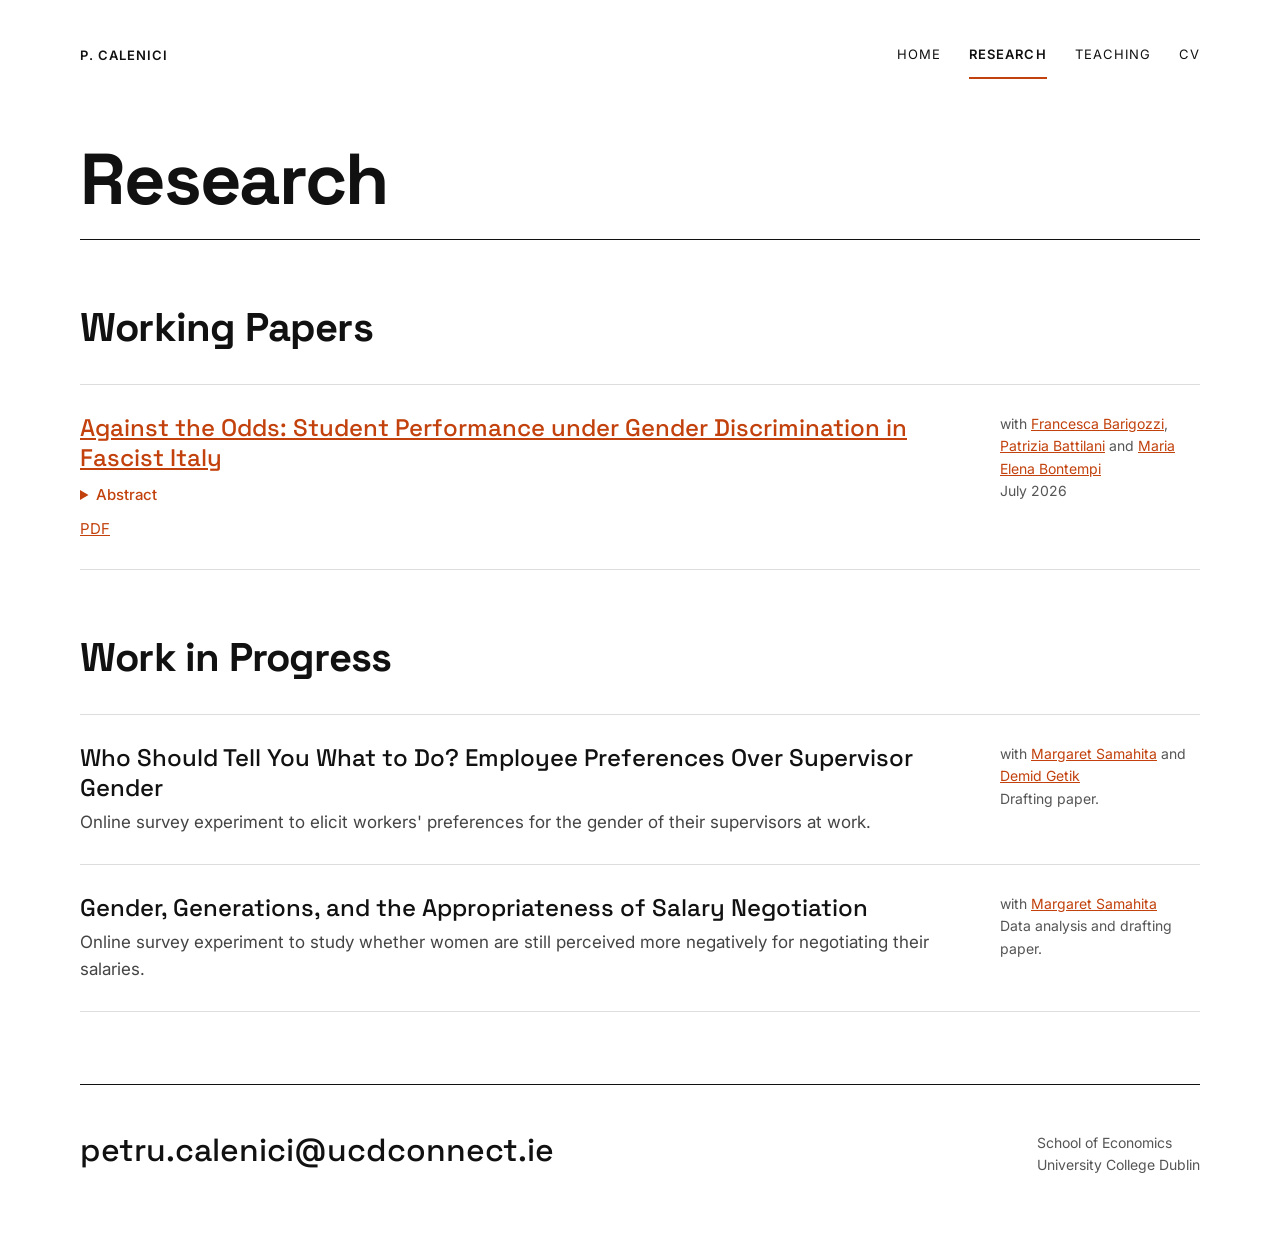
==== research.html @ 26d23b5a "Update research.html" ====
<!DOCTYPE html>
<html lang="en">
<head>
  <meta charset="utf-8">
  <meta name="viewport" content="width=device-width, initial-scale=1">
  <title>Research – Petru Calenici</title>
  <meta name="description" content="[One sentence describing your research, for search results]">

  <link rel="preconnect" href="https://fonts.googleapis.com">
  <link rel="preconnect" href="https://fonts.gstatic.com" crossorigin>
  <link href="https://fonts.googleapis.com/css2?family=Inter:wght@400;500;600&family=Space+Grotesk:wght@500;700&display=swap" rel="stylesheet">
  <link rel="stylesheet" href="style.css">
</head>
<body>
  <div class="container">

    <!-- NAVIGATION: same as index.html, but aria-current is now on Research -->
    <nav class="site-nav" aria-label="Main">
      <a class="site-name" href="index.html">P. Calenici</a>
      <div class="nav-links">
        <a href="index.html">Home</a>
        <a href="research.html" aria-current="page">Research</a>
        <a href="teaching.html">Teaching</a>
        <a href="cv.pdf">CV</a>
      </div>
    </nav>

    <!-- PAGE TITLE -->
    <header class="page-header">
      <h1 class="page-title">Research</h1>
    </header>


    <!-- =====================================================
         WORKING PAPERS
         A paper with a draft you can share.
         Copy the whole <article>…</article> block for each paper.
         ===================================================== -->
    <section class="research">
      <div class="section-head">
        <h2>Working Papers</h2>
      </div>

      <article class="paper">
        <div class="paper-body">
          <h3><a href="https://amsacta.unibo.it/id/eprint/9062/" target="_blank">Against the Odds: Student Performance under Gender Discrimination in Fascist Italy</a></h3>

          <!-- <details> is a built-in collapsible box: the abstract
               stays hidden until someone clicks "Abstract". No JavaScript needed. -->
          <details class="abstract">
            <summary>Abstract</summary>
            <p>This paper studies gender differences in student performance under explicit institutional discrimination, using a newly assembled panel 
              of Italian secondary schools during Fascism. The regime sought to restrict women’s access to advanced education, skilled employment, and
              teaching positions, yet the feminisation of secondary schooling continued among both students and teachers. Against this hostile 
              institutional background, female students generally outperformed male students, especially in school tracks historically designed 
              for male political and professional elites. The analysis shows that feminisation contributed to this result. A greater exposure to 
              female classmates and female teachers is associated with improved outcomes for girls, particularly in historically male-oriented tracks,
              whereas the corresponding associations for boys are weaker or differ in sign. These patterns are consistent with peer and role-model 
              mechanisms: female peers and teachers may have made academic success more visible and attainable for girls, lowering the perceived 
              cost of effort in male-typed educational environments. The findings highlight behavioural responses to discriminatory institutions 
              beyond access constraints.</p>
          </details>

          <!-- Put the PDF in a folder called "papers" in your repo.
               Delete any link you don't need. -->
          <p class="paper-links">
            <a href="https://amsacta.unibo.it/id/eprint/9062/" target="_blank">PDF</a>
            <!--<a href="[link]">SSRN</a>-->
            <!--<a href="[link]">Slides</a>-->
          </p>
        </div>
        <p class="paper-meta">with <a href="https://sites.google.com/site/francescabarigozziunibo/home-page?authuser=0" target="_blank">Francesca Barigozzi</a>, 
          <a href="https://www.unibo.it/sitoweb/patrizia.battilani" target="_blank">Patrizia Battilani</a> and 
          <a href="https://sites.google.com/site/mariaelenabontempi/" target="_blank">Maria Elena Bontempi</a><br>July 2026</p>
      </article>

    </section>


    <!-- =====================================================
         WORK IN PROGRESS
         No draft yet: just a title and a short description.
         ===================================================== -->
    <section class="research">
      <div class="section-head">
        <h2>Work in Progress</h2>
      </div>

      <article class="paper">
        <div class="paper-body">
          <h3>Who Should Tell You What to Do? Employee Preferences Over Supervisor Gender</h3>
          <p>Online survey experiment to elicit workers' preferences for the gender of their supervisors at work.</p>
        </div>
        <p class="paper-meta">with <a href="https://msamahita.github.io/" target="_blank">Margaret Samahita</a> and 
          <a href="https://www.durham.ac.uk/business/our-people/demid-getik/" target="_blank">Demid Getik</a><br>Drafting paper.</p>
      </article>

      <article class="paper">
        <div class="paper-body">
          <h3>Gender, Generations, and the Appropriateness of Salary Negotiation</h3>
          <p>Online survey experiment to study whether women are still perceived more negatively for negotiating their salaries.</p>
        </div>
        <p class="paper-meta">with <a href="https://msamahita.github.io/" target="_blank">Margaret Samahita</a><br>Data analysis and drafting paper.</p>
      </article>

    </section>


    <!-- FOOTER: same as index.html -->
    <footer class="site-footer">
      <a class="footer-email" href="mailto:petru.calenici@ucdconnect.ie">petru.calenici@ucdconnect.ie</a>
      <p>School of Economics<br>University College Dublin</p>
    </footer>

  </div>
</body>
</html>
---- style.css ----
/* ==========================================================
   1. COLOURS AND FONTS
   These are CSS variables: define a value once here, then use
   it anywhere with var(--name). Change --accent and the whole
   site changes colour.
   ========================================================== */
:root {
  --ink: #111111;      /* main text */
  --muted: #555555;    /* secondary text */
  --rule: #dddddd;     /* thin divider lines */
  --accent: #c2410c;   /* the orange */
  --accent-dark: #9a3412;
  --heading-font: 'Space Grotesk', sans-serif;
  --body-font: 'Inter', system-ui, sans-serif;
}


/* ==========================================================
   2. BASICS
   ========================================================== */
body {
  margin: 0;
  background: #ffffff;
  color: var(--ink);
  font-family: var(--body-font);
  font-size: 17px;
  line-height: 1.6;
}

a { color: var(--accent); }
a:hover { color: var(--accent-dark); }

h1, h2, h3 {
  margin: 0;
  font-family: var(--heading-font);
}

/* The centred column that holds the whole page */
.container {
  max-width: 1120px;
  margin: 0 auto;           /* "auto" left and right = centred */
  padding: 32px 40px 64px;  /* top, left/right, bottom */
}


/* ==========================================================
   3. NAVIGATION
   ========================================================== */
.site-nav {
  display: flex;                   /* put children in a row */
  flex-wrap: wrap;                 /* let them drop to a new line on small screens */
  justify-content: space-between;  /* name on the left, links on the right */
  align-items: center;
  gap: 12px 32px;                  /* space between rows, then between items */
  font-size: 13px;
  letter-spacing: 0.08em;
  text-transform: uppercase;
}

.site-nav a {
  color: var(--ink);
  text-decoration: none;
}

.site-name { font-weight: 600; }

.nav-links {
  display: flex;
  flex-wrap: wrap;
  gap: 28px;
}

.nav-links a { padding: 12px 0; }  /* a bigger area to click or tap */

/* Only the link with aria-current="page" gets the orange underline */
.nav-links a[aria-current="page"] {
  font-weight: 600;
  border-bottom: 2px solid var(--accent);
}


/* ==========================================================
   4. HERO (name, photo, intro)
   ========================================================== */
.hero {
  padding: 80px 0 64px;
  border-bottom: 1px solid var(--ink);
}

.hero-top {
  display: flex;
  flex-wrap: wrap;
  justify-content: space-between;
  align-items: flex-end;   /* name and photo line up along the bottom */
  gap: 40px;
}

/* flex: grow shrink starting-width. This block starts at 420px
   and grows to fill the space the photo doesn't use. */
.hero-text { flex: 1 1 420px; }

.eyebrow {
  margin: 0 0 20px;
  font-size: 13px;
  font-weight: 600;
  letter-spacing: 0.08em;
  text-transform: uppercase;
  color: var(--accent);
}

.name {
  /* clamp(minimum, preferred, maximum): 8vw = 8% of the screen
     width, so the name grows with the screen but stays between
     56px and 108px. */
  font-size: clamp(56px, 8vw, 108px);
  line-height: 0.95;
  font-weight: 700;
  letter-spacing: -0.03em;
}

.photo {
  width: 260px;
  aspect-ratio: 5 / 6;    /* height follows the width automatically */
  object-fit: cover;
  background: #f2f0ed;
}

.hero-bottom {
  display: flex;
  flex-wrap: wrap;
  justify-content: space-between;
  align-items: flex-end;
  gap: 24px 64px;
  margin-top: 48px;
}

.intro {
  margin: 0;
  max-width: 620px;
  font-size: 22px;
  line-height: 1.5;
}

.links {
  margin: 0;
  display: flex;
  gap: 20px;
  font-size: 15px;
}


/* ==========================================================
   5. RESEARCH LIST
   ========================================================== */
.research { padding-top: 56px; }

.section-head {
  display: flex;
  flex-wrap: wrap;
  justify-content: space-between;
  align-items: baseline;
  gap: 12px;
  margin-bottom: 24px;
}

.section-head h2 {
  font-size: 40px;
  font-weight: 700;
  letter-spacing: -0.02em;
}

.section-head a { font-size: 15px; }

/* Each paper is a row: number | title + summary | status */
.paper {
  display: flex;
  flex-wrap: wrap;
  gap: 8px 40px;
  padding: 28px 0;
  border-top: 1px solid var(--rule);
}

/* Add a bottom line under the last paper only */
.paper:last-of-type { border-bottom: 1px solid var(--rule); }

.paper-num {
  flex: 0 0 56px;          /* fixed 56px wide: never grows or shrinks */
  font-family: var(--heading-font);
  font-size: 15px;
  font-weight: 700;
  color: var(--accent);
}

.paper-body {
  flex: 1 1 480px;         /* takes up whatever space is left */
  min-width: 0;
}

.paper-body h3 {
  margin-bottom: 6px;
  font-size: 24px;
  line-height: 1.25;
  font-weight: 500;
}

.paper-body p {
  margin: 0;
  color: #444444;
}

.paper-meta {
  flex: 0 0 200px;
  margin: 0;
  font-size: 14px;
  color: var(--muted);
}


/* ==========================================================
   6. FOOTER
   ========================================================== */
.site-footer {
  margin-top: 72px;
  padding-top: 40px;
  border-top: 1px solid var(--ink);
  display: flex;
  flex-wrap: wrap;
  justify-content: space-between;
  align-items: flex-end;
  gap: 16px;
}

.footer-email {
  font-family: var(--heading-font);
  font-size: 32px;
  font-weight: 500;
  color: var(--ink);
  text-decoration: none;
  overflow-wrap: anywhere;  /* a long address can break onto two lines on phones */
}

.site-footer p {
  margin: 0;
  font-size: 14px;
  color: var(--muted);
}


/* ==========================================================
   7. SMALL SCREENS
   A media query: the rules inside only apply when the screen
   is 600px wide or less (most phones).
   ========================================================== */
@media (max-width: 600px) {
  .container { padding: 24px 20px 48px; }
  .hero { padding: 48px 0 40px; }
  .intro { font-size: 19px; }
  .footer-email { font-size: 24px; }
}

/* ==========================================================
   8. INNER PAGES (research.html, teaching.html, …)
   ========================================================== */
.page-header {
  padding: 64px 0 24px;
  border-bottom: 1px solid var(--ink);
}

.page-title {
  font-size: clamp(44px, 6vw, 72px);
  line-height: 1;
  font-weight: 700;
  letter-spacing: -0.03em;
}

/* Collapsible abstract */
.abstract { margin-top: 10px; }

.abstract summary {
  cursor: pointer;
  font-size: 15px;
  font-weight: 500;
  color: var(--accent);
}

.paper-body .abstract p { margin-top: 8px; }

/* Row of links under a paper: PDF, SSRN, Slides */
.paper-body .paper-links {
  display: flex;
  flex-wrap: wrap;
  gap: 16px;
  margin-top: 10px;
  font-size: 15px;
}
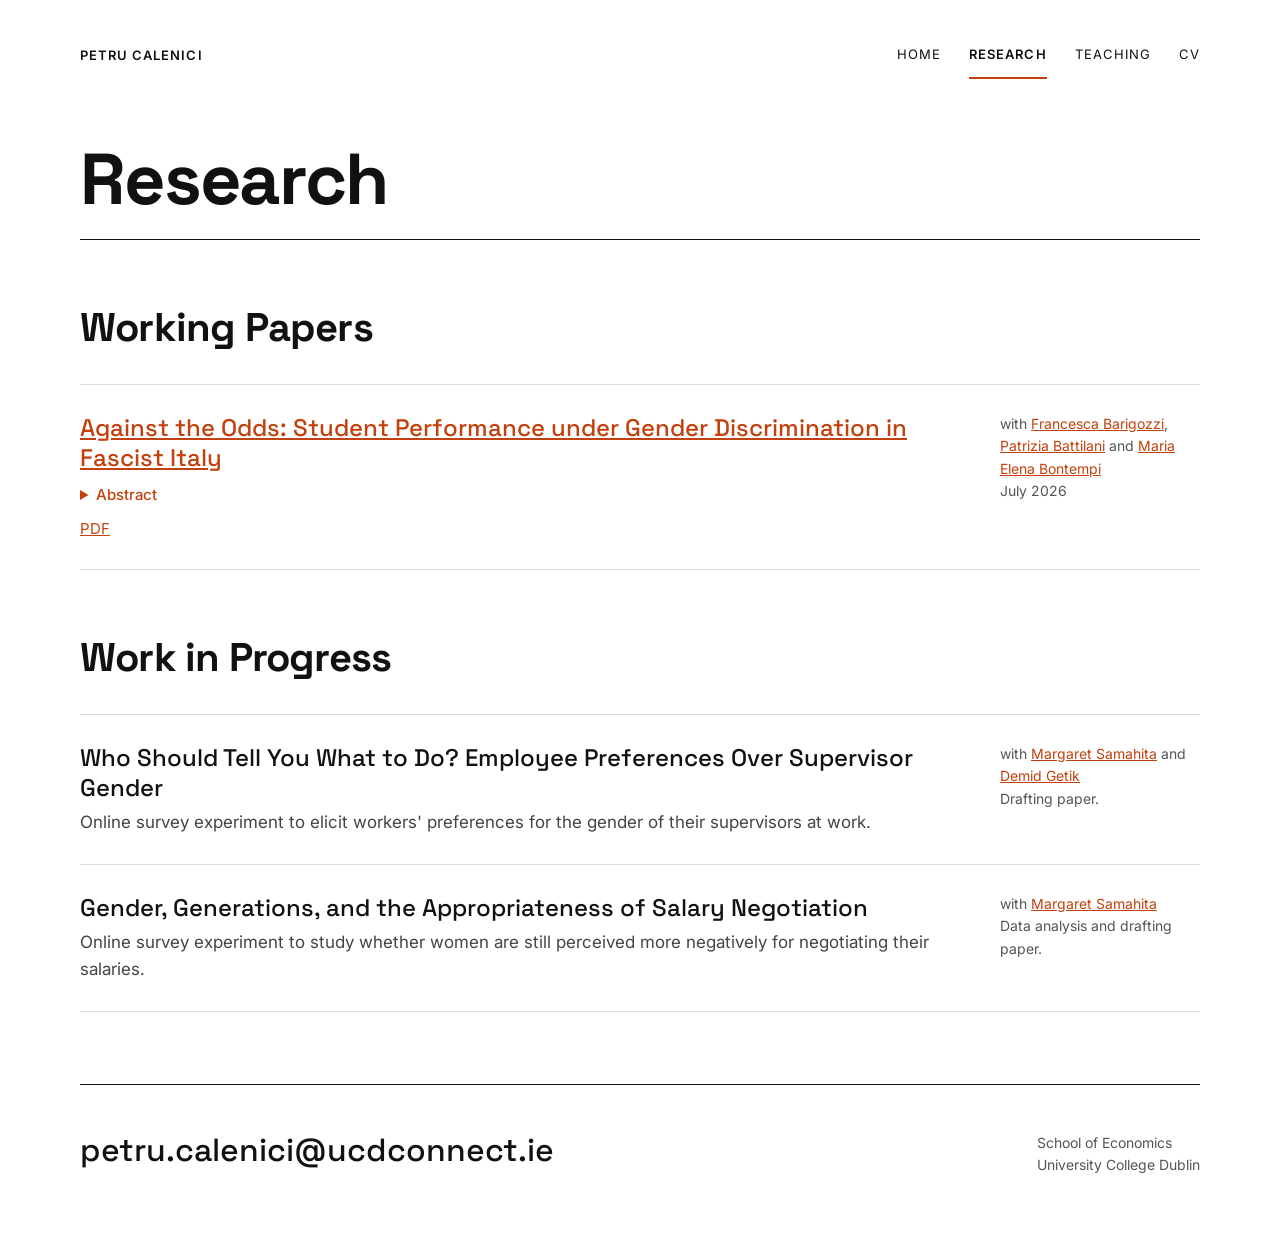
==== commit 9cf485cb: "Update site name from 'P. Calenici' to 'Petru Calenici'" ====
--- a/research.html
+++ b/research.html
@@ -16,12 +16,12 @@
 
     <!-- NAVIGATION: same as index.html, but aria-current is now on Research -->
     <nav class="site-nav" aria-label="Main">
-      <a class="site-name" href="index.html">P. Calenici</a>
+      <a class="site-name" href="index.html">Petru Calenici</a>
       <div class="nav-links">
         <a href="index.html">Home</a>
         <a href="research.html" aria-current="page">Research</a>
         <a href="teaching.html">Teaching</a>
-        <a href="cv.pdf">CV</a>
+        <a href="PetruCalenici_CV.pdf">CV</a>
       </div>
     </nav>
 
@@ -64,7 +64,7 @@
           <!-- Put the PDF in a folder called "papers" in your repo.
                Delete any link you don't need. -->
           <p class="paper-links">
-            <a href="https://amsacta.unibo.it/id/eprint/9062/" target="_blank">PDF</a>
+            <a href="papers/The_Feminization_of_Italian_High_Schools_During_Fascism.pdf" target="_blank">PDF</a>
             <!--<a href="[link]">SSRN</a>-->
             <!--<a href="[link]">Slides</a>-->
           </p>
--- a/style.css
+++ b/style.css
@@ -84,7 +84,7 @@
    ========================================================== */
 .hero {
   padding: 80px 0 64px;
-  border-bottom: 1px solid var(--ink);
+  /* border-bottom: 1px solid var(--ink); */
 }
 
 .hero-top {
@@ -119,35 +119,25 @@
 }
 
 .photo {
-  width: 260px;
+  width: 340px;
   aspect-ratio: 5 / 6;    /* height follows the width automatically */
   object-fit: cover;
   background: #f2f0ed;
 }
 
-.hero-bottom {
-  display: flex;
-  flex-wrap: wrap;
-  justify-content: space-between;
-  align-items: flex-end;
-  gap: 24px 64px;
-  margin-top: 48px;
-}
-
 .intro {
-  margin: 0;
+  margin: 32px 0 0;       /* gap between name and bio */
   max-width: 620px;
   font-size: 22px;
   line-height: 1.5;
 }
 
 .links {
-  margin: 0;
+  margin: 20px 0 0;       /* gap between bio and links */
   display: flex;
   gap: 20px;
   font-size: 15px;
 }
-
 
 /* ==========================================================
    5. RESEARCH LIST
@@ -293,3 +283,35 @@
   margin-top: 10px;
   font-size: 15px;
 }
+
+/* ==========================================================
+   9. TEACHING
+   ========================================================== */
+/* Teaching: one row per course */
+.section-note {
+  margin: 0;
+  font-size: 15px;
+  color: var(--muted);
+}
+
+.course-list {
+  list-style: none;   /* removes the bullet points */
+  margin: 0;
+  padding: 0;
+}
+
+.course {
+  display: flex;
+  flex-wrap: wrap;
+  justify-content: space-between;  /* course left, year right */
+  gap: 4px 24px;
+  padding: 14px 0;
+  border-top: 1px solid var(--rule);
+}
+
+.course:last-child { border-bottom: 1px solid var(--rule); }
+
+.course-year {
+  font-size: 15px;
+  color: var(--muted);
+}
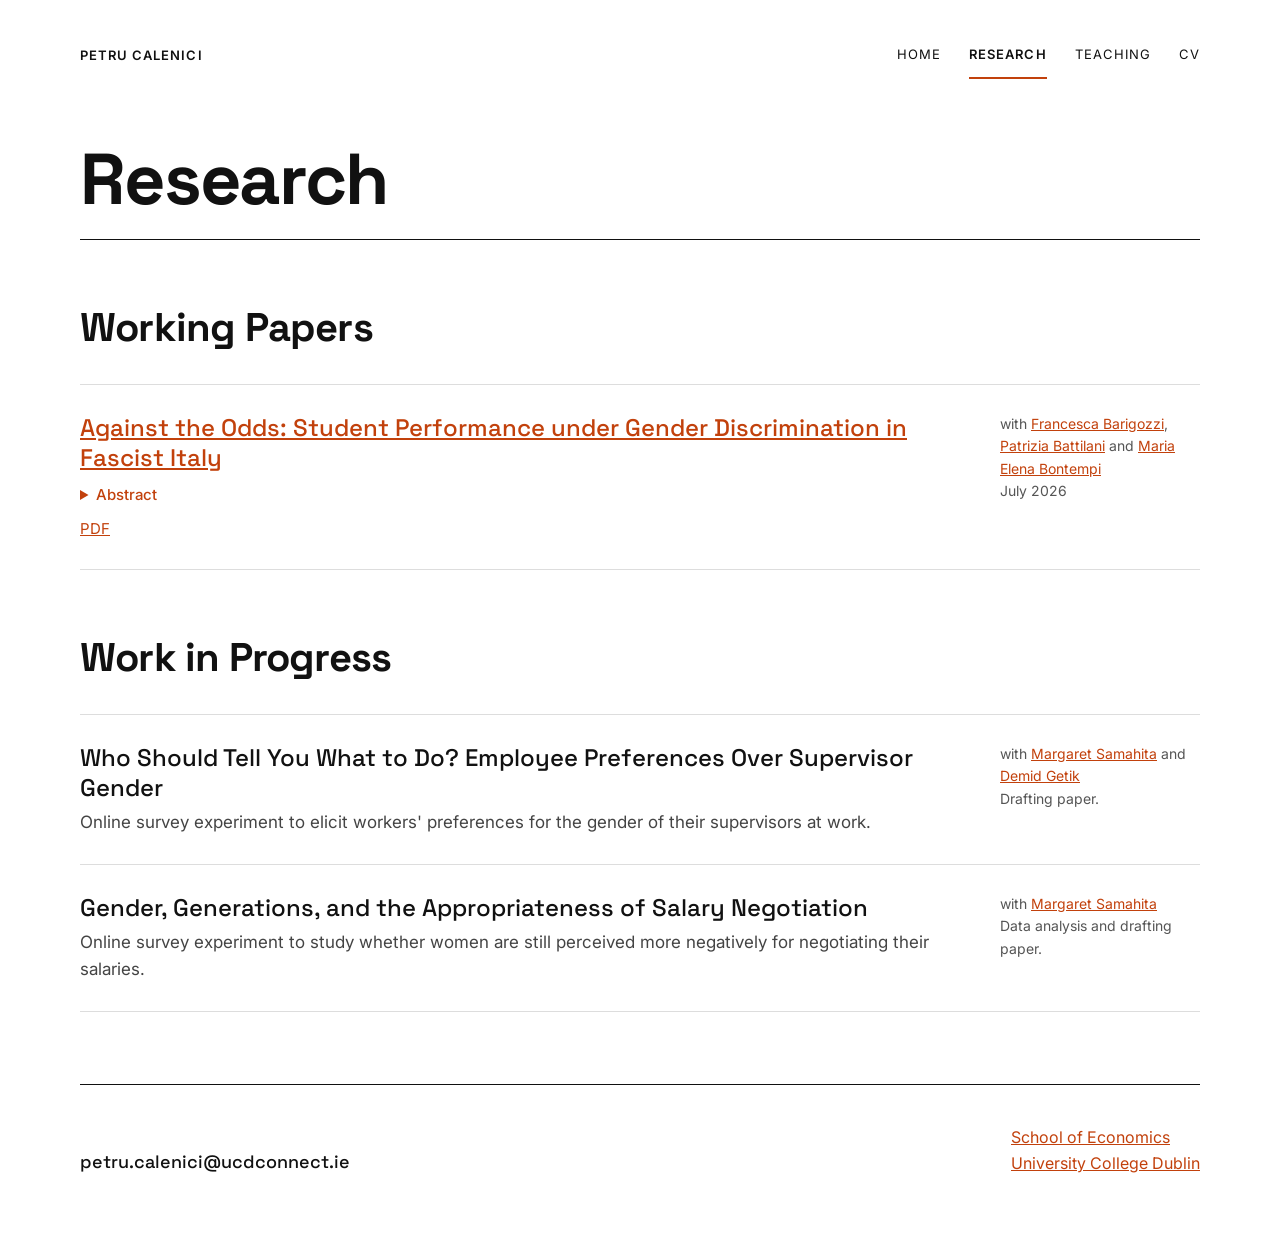
==== commit adecf09a: "Update footer to include link to School of Economics" ====
--- a/research.html
+++ b/research.html
@@ -109,7 +109,7 @@
     <!-- FOOTER: same as index.html -->
     <footer class="site-footer">
       <a class="footer-email" href="mailto:petru.calenici@ucdconnect.ie">petru.calenici@ucdconnect.ie</a>
-      <p>School of Economics<br>University College Dublin</p>
+      <p><a href="https://www.ucd.ie/economics/">School of Economics<br>University College Dublin</a></p>
     </footer>
 
   </div>
--- a/style.css
+++ b/style.css
@@ -222,7 +222,7 @@
 
 .footer-email {
   font-family: var(--heading-font);
-  font-size: 32px;
+  font-size: 18px;
   font-weight: 500;
   color: var(--ink);
   text-decoration: none;
@@ -231,7 +231,7 @@
 
 .site-footer p {
   margin: 0;
-  font-size: 14px;
+  font-size: 16px;
   color: var(--muted);
 }
 
@@ -245,7 +245,7 @@
   .container { padding: 24px 20px 48px; }
   .hero { padding: 48px 0 40px; }
   .intro { font-size: 19px; }
-  .footer-email { font-size: 24px; }
+  .footer-email { font-size: 14px; }
 }
 
 /* ==========================================================
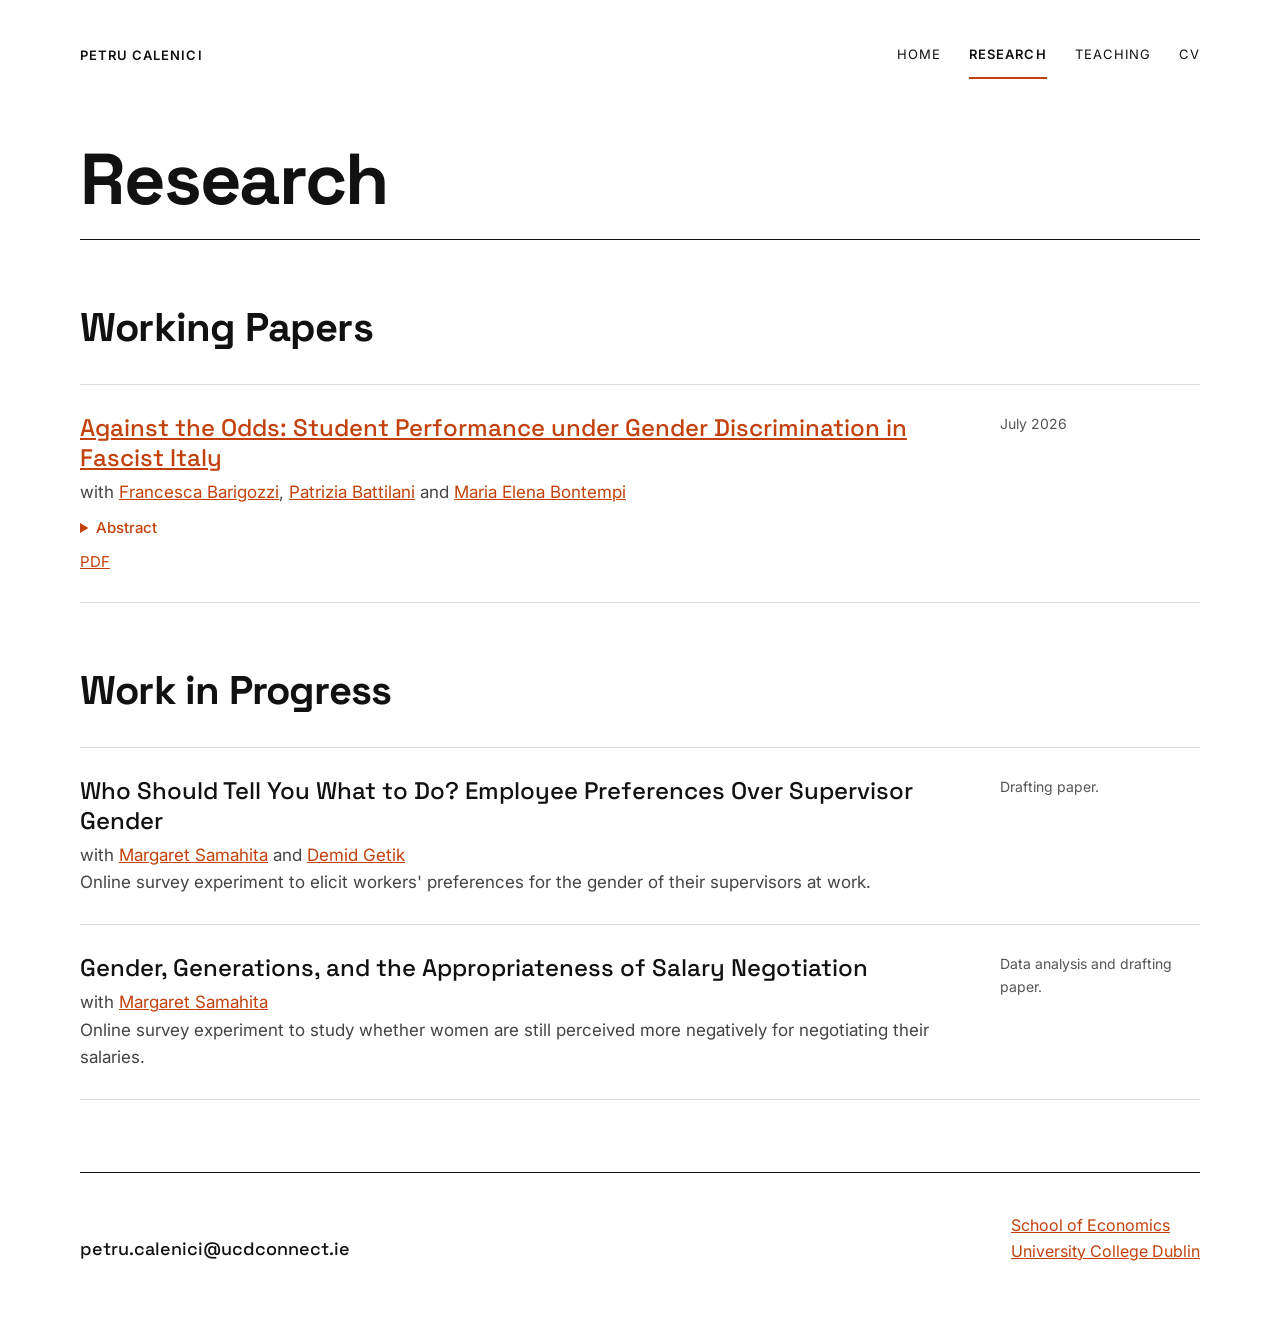
==== commit 854d4dae: "Remove author details from paper sections" ====
--- a/research.html
+++ b/research.html
@@ -21,7 +21,7 @@
         <a href="index.html">Home</a>
         <a href="research.html" aria-current="page">Research</a>
         <a href="teaching.html">Teaching</a>
-        <a href="PetruCalenici_CV.pdf">CV</a>
+        <a href="PetruCalenici_CV.pdf" target="_blank">CV</a>
       </div>
     </nav>
 
@@ -45,6 +45,9 @@
         <div class="paper-body">
           <h3><a href="https://amsacta.unibo.it/id/eprint/9062/" target="_blank">Against the Odds: Student Performance under Gender Discrimination in Fascist Italy</a></h3>
 
+          <p class="paper-authors">with <a href="https://sites.google.com/site/francescabarigozziunibo/home-page?authuser=0" target="_blank">Francesca Barigozzi</a>, 
+          <a href="https://www.unibo.it/sitoweb/patrizia.battilani" target="_blank">Patrizia Battilani</a> and 
+          <a href="https://sites.google.com/site/mariaelenabontempi/" target="_blank">Maria Elena Bontempi</a></p>
           <!-- <details> is a built-in collapsible box: the abstract
                stays hidden until someone clicks "Abstract". No JavaScript needed. -->
           <details class="abstract">
@@ -69,9 +72,7 @@
             <!--<a href="[link]">Slides</a>-->
           </p>
         </div>
-        <p class="paper-meta">with <a href="https://sites.google.com/site/francescabarigozziunibo/home-page?authuser=0" target="_blank">Francesca Barigozzi</a>, 
-          <a href="https://www.unibo.it/sitoweb/patrizia.battilani" target="_blank">Patrizia Battilani</a> and 
-          <a href="https://sites.google.com/site/mariaelenabontempi/" target="_blank">Maria Elena Bontempi</a><br>July 2026</p>
+        <p class="paper-meta">July 2026</p>
       </article>
 
     </section>
@@ -89,18 +90,20 @@
       <article class="paper">
         <div class="paper-body">
           <h3>Who Should Tell You What to Do? Employee Preferences Over Supervisor Gender</h3>
+          <p class="paper-authors">with <a href="https://msamahita.github.io/" target="_blank">Margaret Samahita</a> and 
+          <a href="https://www.durham.ac.uk/business/our-people/demid-getik/" target="_blank">Demid Getik</a></p>
           <p>Online survey experiment to elicit workers' preferences for the gender of their supervisors at work.</p>
         </div>
-        <p class="paper-meta">with <a href="https://msamahita.github.io/" target="_blank">Margaret Samahita</a> and 
-          <a href="https://www.durham.ac.uk/business/our-people/demid-getik/" target="_blank">Demid Getik</a><br>Drafting paper.</p>
+        <p class="paper-meta">Drafting paper.</p>
       </article>
 
       <article class="paper">
         <div class="paper-body">
           <h3>Gender, Generations, and the Appropriateness of Salary Negotiation</h3>
+          <p class="paper-authors">with <a href="https://msamahita.github.io/" target="_blank">Margaret Samahita</a></p>
           <p>Online survey experiment to study whether women are still perceived more negatively for negotiating their salaries.</p>
         </div>
-        <p class="paper-meta">with <a href="https://msamahita.github.io/" target="_blank">Margaret Samahita</a><br>Data analysis and drafting paper.</p>
+        <p class="paper-meta">Data analysis and drafting paper.</p>
       </article>
 
     </section>
@@ -109,7 +112,7 @@
     <!-- FOOTER: same as index.html -->
     <footer class="site-footer">
       <a class="footer-email" href="mailto:petru.calenici@ucdconnect.ie">petru.calenici@ucdconnect.ie</a>
-      <p><a href="https://www.ucd.ie/economics/">School of Economics<br>University College Dublin</a></p>
+      <p><a href="https://www.ucd.ie/economics/" target="_blank">School of Economics<br>University College Dublin</a></p>
     </footer>
 
   </div>
--- a/style.css
+++ b/style.css
@@ -112,7 +112,7 @@
   /* clamp(minimum, preferred, maximum): 8vw = 8% of the screen
      width, so the name grows with the screen but stays between
      56px and 108px. */
-  font-size: clamp(56px, 8vw, 108px);
+  font-size: clamp(40px, 6vw, 70px);
   line-height: 0.95;
   font-weight: 700;
   letter-spacing: -0.03em;
